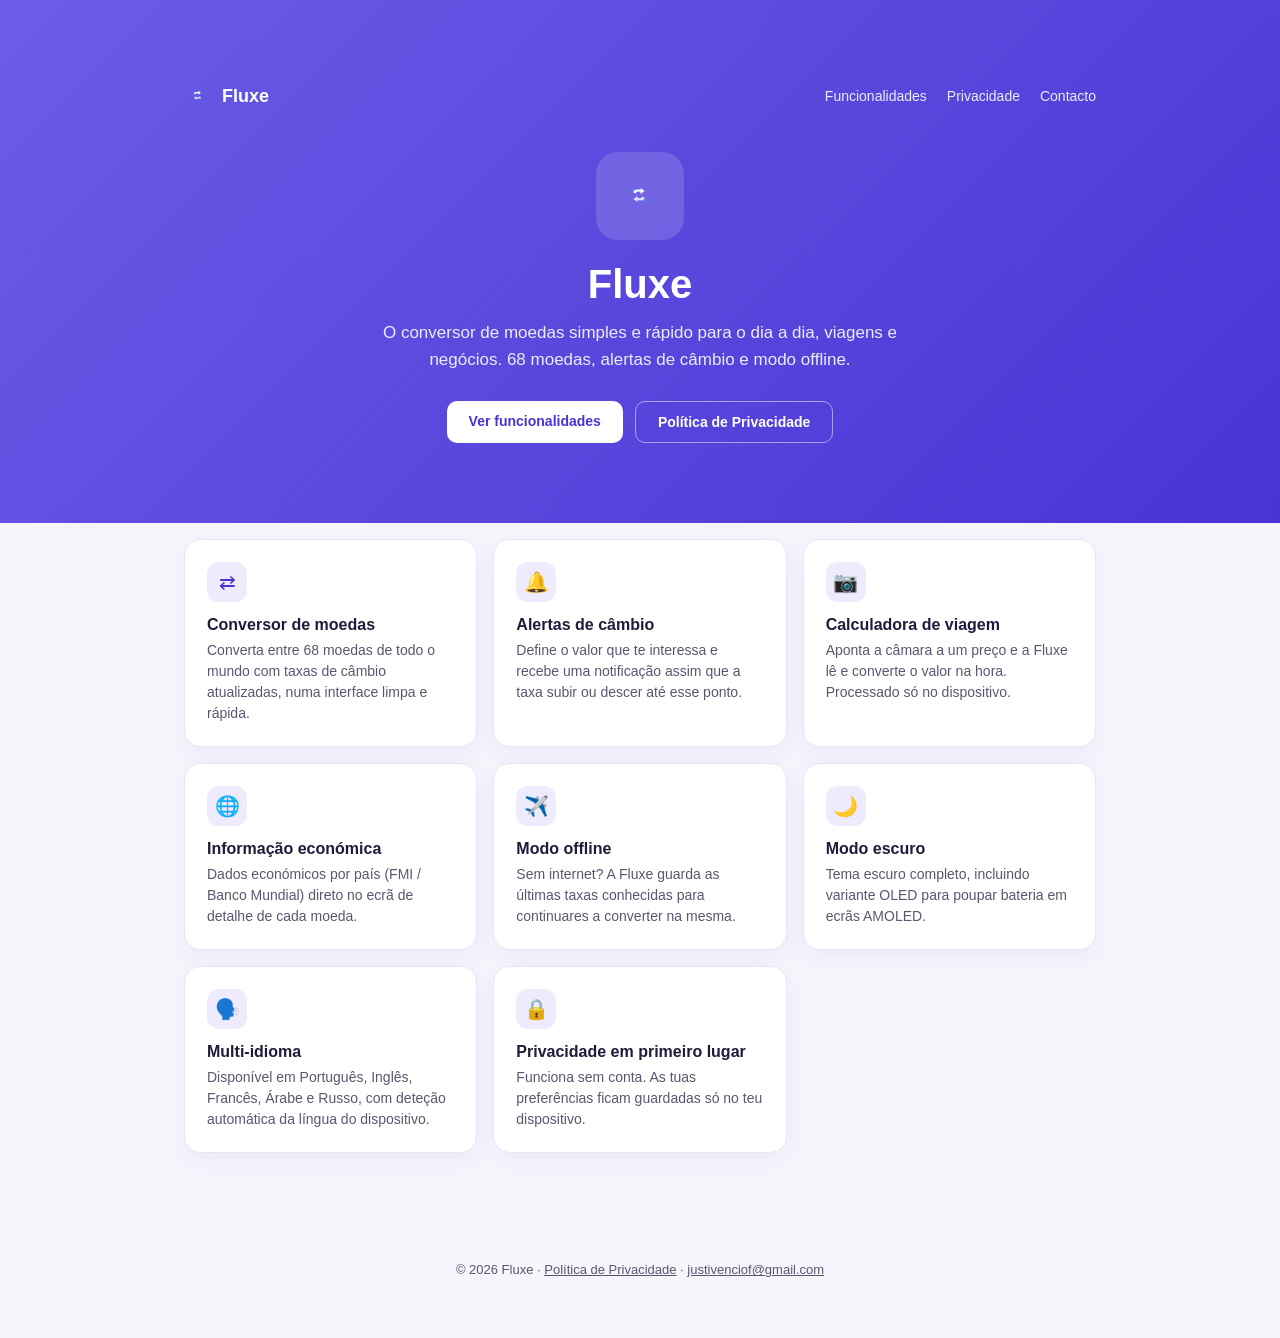
==== index.html @ 68eb1c23 "Site inicial da Fluxe" ====
<!doctype html>
<html lang="pt">
<head>
<meta charset="utf-8">
<meta name="viewport" content="width=device-width, initial-scale=1">
<title>Fluxe — Conversor de moedas</title>
<meta name="description" content="Fluxe é o conversor de moedas rápido, offline e com alertas de câmbio. Disponível para Android.">
<link rel="stylesheet" href="/style.css">
</head>
<body>

<div class="hero">
  <nav class="nav" style="margin-bottom: 24px;">
    <a class="brand" href="/" style="color:#fff;">
      <svg width="28" height="28" viewBox="0 0 108 108" xmlns="http://www.w3.org/2000/svg">
        <g transform="translate(20.5,20.5) scale(0.62)">
          <path d="M28,40 C28,30 42,26 56,30 L56,22 L72,34 L56,46 L56,38 C46,35 38,37 38,44 Z" fill="#FFFFFF"/>
          <path d="M72,60 C72,70 58,74 44,70 L44,78 L28,66 L44,54 L44,62 C54,65 62,63 62,56 Z" fill="#FFFFFF" fill-opacity="0.8"/>
          <circle cx="30" cy="30" r="4" fill="#00E5B8"/>
          <circle cx="70" cy="70" r="4" fill="#00E5B8"/>
        </g>
      </svg>
      Fluxe
    </a>
    <div class="links">
      <a href="/#funcionalidades" style="color:#EDEBFF;">Funcionalidades</a>
      <a href="/privacidade.html" style="color:#EDEBFF;">Privacidade</a>
      <a href="mailto:justivenciof@gmail.com" style="color:#EDEBFF;">Contacto</a>
    </div>
  </nav>

  <div class="logo">
    <svg width="44" height="44" viewBox="0 0 108 108" xmlns="http://www.w3.org/2000/svg">
      <g transform="translate(20.5,20.5) scale(0.62)">
        <path d="M28,40 C28,30 42,26 56,30 L56,22 L72,34 L56,46 L56,38 C46,35 38,37 38,44 Z" fill="#FFFFFF"/>
        <path d="M72,60 C72,70 58,74 44,70 L44,78 L28,66 L44,54 L44,62 C54,65 62,63 62,56 Z" fill="#FFFFFF" fill-opacity="0.8"/>
        <circle cx="30" cy="30" r="4" fill="#00E5B8"/>
        <circle cx="70" cy="70" r="4" fill="#00E5B8"/>
      </g>
    </svg>
  </div>
  <h1>Fluxe</h1>
  <p>O conversor de moedas simples e rápido para o dia a dia, viagens e negócios. 68 moedas, alertas de câmbio e modo offline.</p>
  <div class="actions">
    <a class="btn btn-primary" href="#funcionalidades">Ver funcionalidades</a>
    <a class="btn btn-ghost" href="/privacidade.html">Política de Privacidade</a>
  </div>
</div>

<div class="container">
  <section id="funcionalidades" style="padding-top: 56px;">
    <div class="features">
      <div class="feature-card">
        <div class="icon">⇄</div>
        <h3>Conversor de moedas</h3>
        <p>Converta entre 68 moedas de todo o mundo com taxas de câmbio atualizadas, numa interface limpa e rápida.</p>
      </div>
      <div class="feature-card">
        <div class="icon">🔔</div>
        <h3>Alertas de câmbio</h3>
        <p>Define o valor que te interessa e recebe uma notificação assim que a taxa subir ou descer até esse ponto.</p>
      </div>
      <div class="feature-card">
        <div class="icon">📷</div>
        <h3>Calculadora de viagem</h3>
        <p>Aponta a câmara a um preço e a Fluxe lê e converte o valor na hora. Processado só no dispositivo.</p>
      </div>
      <div class="feature-card">
        <div class="icon">🌐</div>
        <h3>Informação económica</h3>
        <p>Dados económicos por país (FMI / Banco Mundial) direto no ecrã de detalhe de cada moeda.</p>
      </div>
      <div class="feature-card">
        <div class="icon">✈️</div>
        <h3>Modo offline</h3>
        <p>Sem internet? A Fluxe guarda as últimas taxas conhecidas para continuares a converter na mesma.</p>
      </div>
      <div class="feature-card">
        <div class="icon">🌙</div>
        <h3>Modo escuro</h3>
        <p>Tema escuro completo, incluindo variante OLED para poupar bateria em ecrãs AMOLED.</p>
      </div>
      <div class="feature-card">
        <div class="icon">🗣️</div>
        <h3>Multi-idioma</h3>
        <p>Disponível em Português, Inglês, Francês, Árabe e Russo, com deteção automática da língua do dispositivo.</p>
      </div>
      <div class="feature-card">
        <div class="icon">🔒</div>
        <h3>Privacidade em primeiro lugar</h3>
        <p>Funciona sem conta. As tuas preferências ficam guardadas só no teu dispositivo.</p>
      </div>
    </div>
  </section>
</div>

<footer>
  <p>&copy; 2026 Fluxe · <a href="/privacidade.html">Política de Privacidade</a> · <a href="mailto:justivenciof@gmail.com">justivenciof@gmail.com</a></p>
</footer>

</body>
</html>
---- style.css ----
:root {
  --brand-start: #6C5CE7;
  --brand-end: #4834D4;
  --accent: #00E5B8;
  --text: #1F1B3A;
  --text-muted: #5B5670;
  --bg: #F6F5FC;
  --card-bg: #FFFFFF;
  --border: #E7E4F6;
}

* { box-sizing: border-box; }

body {
  margin: 0;
  font-family: -apple-system, "Segoe UI", Roboto, Arial, sans-serif;
  color: var(--text);
  background: var(--bg);
}

a { color: var(--brand-end); }

.nav {
  display: flex;
  align-items: center;
  justify-content: space-between;
  padding: 18px 24px;
  max-width: 960px;
  margin: 0 auto;
}
.nav .brand {
  display: flex;
  align-items: center;
  gap: 10px;
  font-weight: 700;
  font-size: 18px;
  text-decoration: none;
  color: var(--text);
}
.nav .brand svg { display: block; }
.nav .links { display: flex; gap: 20px; }
.nav .links a { color: var(--text-muted); text-decoration: none; font-size: 14px; }
.nav .links a:hover { color: var(--brand-end); }

.hero {
  background: linear-gradient(135deg, var(--brand-start), var(--brand-end));
  color: #fff;
  text-align: center;
  padding: 64px 24px 80px;
}
.hero .logo {
  width: 88px; height: 88px;
  margin: 0 auto 22px;
  border-radius: 22px;
  background: rgba(255,255,255,0.14);
  display: flex; align-items: center; justify-content: center;
}
.hero h1 { font-size: 40px; margin: 0 0 12px; }
.hero p { font-size: 17px; line-height: 1.6; color: #EDEBFF; max-width: 520px; margin: 0 auto 28px; }
.hero .actions { display: flex; gap: 12px; justify-content: center; flex-wrap: wrap; }
.btn {
  display: inline-block;
  text-decoration: none;
  border-radius: 10px;
  padding: 12px 22px;
  font-size: 14px;
  font-weight: 600;
}
.btn-primary { background: #fff; color: var(--brand-end); }
.btn-ghost { color: #fff; border: 1px solid rgba(255,255,255,0.5); }

.container { max-width: 960px; margin: -40px auto 0; padding: 0 24px 64px; }

.features {
  display: grid;
  grid-template-columns: repeat(auto-fit, minmax(240px, 1fr));
  gap: 16px;
}
.feature-card {
  background: var(--card-bg);
  border: 1px solid var(--border);
  border-radius: 16px;
  padding: 22px;
  box-shadow: 0 8px 24px rgba(72, 52, 212, 0.06);
}
.feature-card .icon {
  width: 40px; height: 40px;
  border-radius: 12px;
  background: #EFEBFF;
  display: flex; align-items: center; justify-content: center;
  margin-bottom: 14px;
  color: var(--brand-end);
  font-size: 20px;
}
.feature-card h3 { font-size: 16px; margin: 0 0 6px; }
.feature-card p { font-size: 14px; color: var(--text-muted); line-height: 1.5; margin: 0; }

.content {
  background: var(--card-bg);
  border: 1px solid var(--border);
  border-radius: 16px;
  padding: 40px;
  box-shadow: 0 8px 24px rgba(72, 52, 212, 0.06);
}
.content h1 { font-size: 28px; margin: 0 0 6px; }
.content .updated { color: var(--text-muted); font-size: 13px; margin: 0 0 24px; }
.content h2 { font-size: 18px; margin: 28px 0 8px; color: var(--brand-end); }
.content p, .content li { font-size: 15px; line-height: 1.7; color: var(--text); }
.content ul { padding-left: 20px; }

footer {
  text-align: center;
  padding: 32px 24px 48px;
  color: var(--text-muted);
  font-size: 13px;
}
footer a { color: var(--text-muted); }

@media (prefers-color-scheme: dark) {
  :root {
    --text: #EDEBFF;
    --text-muted: #B8B3D9;
    --bg: #15122B;
    --card-bg: #1E1A3C;
    --border: #2C2752;
  }
}
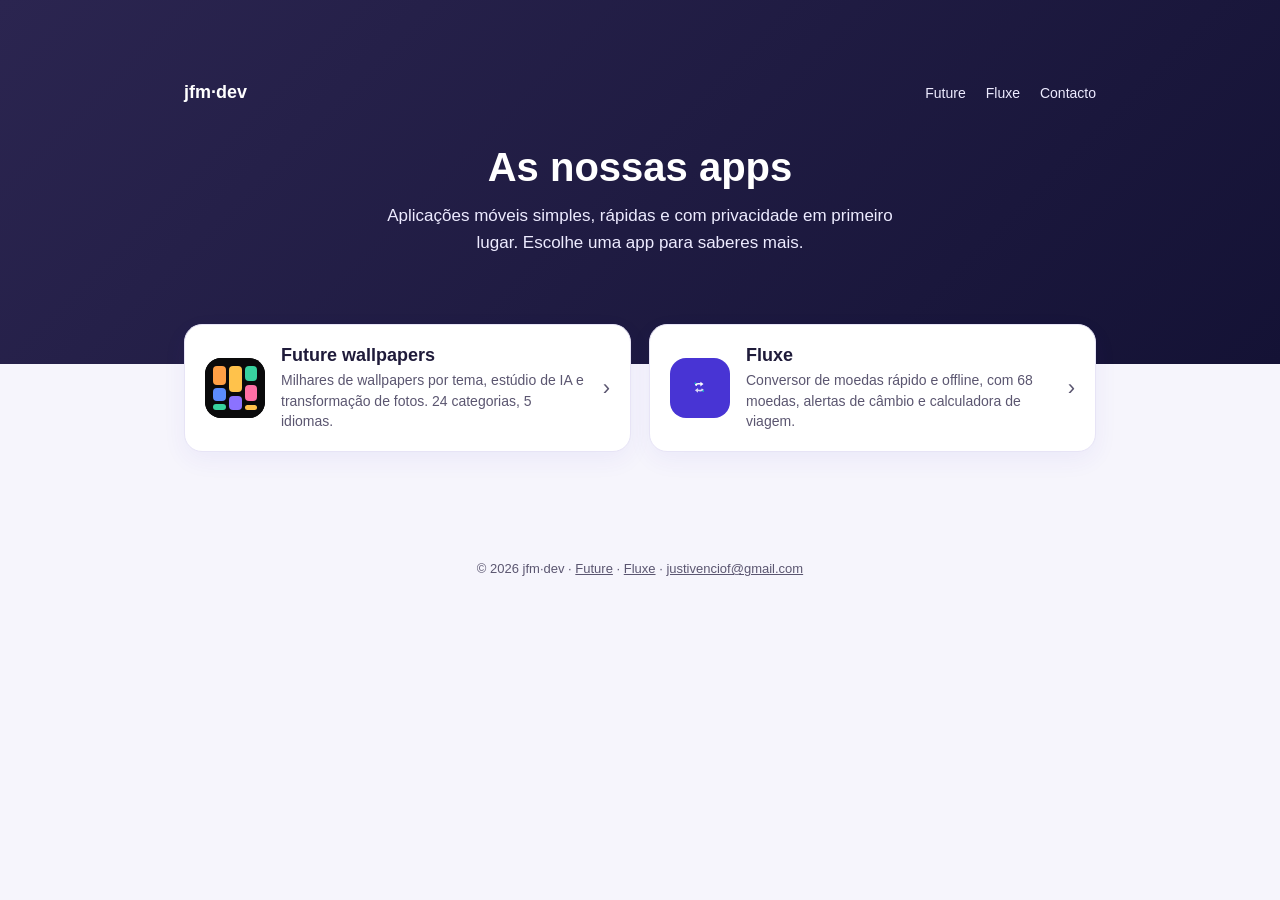
==== commit fbe83e3a: "feat: hub multi-app + pagina e privacidade do Future wallpapers - index.html -> hub jfm-dev a listar" ====
--- a/index.html
+++ b/index.html
@@ -3,99 +3,73 @@
 <head>
 <meta charset="utf-8">
 <meta name="viewport" content="width=device-width, initial-scale=1">
-<title>Fluxe — Conversor de moedas</title>
-<meta name="description" content="Fluxe é o conversor de moedas rápido, offline e com alertas de câmbio. Disponível para Android.">
+<title>jfm·dev — Apps</title>
+<meta name="description" content="Apps móveis criadas por jfm·dev: Future wallpapers, Fluxe e mais.">
 <link rel="stylesheet" href="/style.css">
 </head>
 <body>
 
-<div class="hero">
+<div class="hero hero--hub">
   <nav class="nav" style="margin-bottom: 24px;">
-    <a class="brand" href="/" style="color:#fff;">
-      <svg width="28" height="28" viewBox="0 0 108 108" xmlns="http://www.w3.org/2000/svg">
-        <g transform="translate(20.5,20.5) scale(0.62)">
-          <path d="M28,40 C28,30 42,26 56,30 L56,22 L72,34 L56,46 L56,38 C46,35 38,37 38,44 Z" fill="#FFFFFF"/>
-          <path d="M72,60 C72,70 58,74 44,70 L44,78 L28,66 L44,54 L44,62 C54,65 62,63 62,56 Z" fill="#FFFFFF" fill-opacity="0.8"/>
-          <circle cx="30" cy="30" r="4" fill="#00E5B8"/>
-          <circle cx="70" cy="70" r="4" fill="#00E5B8"/>
-        </g>
-      </svg>
-      Fluxe
-    </a>
+    <a class="brand" href="/" style="color:#fff;">jfm·dev</a>
     <div class="links">
-      <a href="/#funcionalidades" style="color:#EDEBFF;">Funcionalidades</a>
-      <a href="/privacidade.html" style="color:#EDEBFF;">Privacidade</a>
+      <a href="/future.html" style="color:#EDEBFF;">Future</a>
+      <a href="/fluxe.html" style="color:#EDEBFF;">Fluxe</a>
       <a href="mailto:justivenciof@gmail.com" style="color:#EDEBFF;">Contacto</a>
     </div>
   </nav>
 
-  <div class="logo">
-    <svg width="44" height="44" viewBox="0 0 108 108" xmlns="http://www.w3.org/2000/svg">
-      <g transform="translate(20.5,20.5) scale(0.62)">
-        <path d="M28,40 C28,30 42,26 56,30 L56,22 L72,34 L56,46 L56,38 C46,35 38,37 38,44 Z" fill="#FFFFFF"/>
-        <path d="M72,60 C72,70 58,74 44,70 L44,78 L28,66 L44,54 L44,62 C54,65 62,63 62,56 Z" fill="#FFFFFF" fill-opacity="0.8"/>
-        <circle cx="30" cy="30" r="4" fill="#00E5B8"/>
-        <circle cx="70" cy="70" r="4" fill="#00E5B8"/>
-      </g>
-    </svg>
-  </div>
-  <h1>Fluxe</h1>
-  <p>O conversor de moedas simples e rápido para o dia a dia, viagens e negócios. 68 moedas, alertas de câmbio e modo offline.</p>
-  <div class="actions">
-    <a class="btn btn-primary" href="#funcionalidades">Ver funcionalidades</a>
-    <a class="btn btn-ghost" href="/privacidade.html">Política de Privacidade</a>
+  <h1>As nossas apps</h1>
+  <p>Aplicações móveis simples, rápidas e com privacidade em primeiro lugar. Escolhe uma app para saberes mais.</p>
+</div>
+
+<div class="container">
+  <div class="app-grid">
+
+    <a class="app-card" href="/future.html">
+      <span class="app-ico" style="background:#0A0A0B;">
+        <svg width="60" height="60" viewBox="0 0 60 60" xmlns="http://www.w3.org/2000/svg">
+          <rect width="60" height="60" rx="14" fill="#0A0A0B"/>
+          <rect x="8"  y="8"  width="13" height="19" rx="4" fill="#FF9F45"/>
+          <rect x="24" y="8"  width="13" height="26" rx="4" fill="#FFC24B"/>
+          <rect x="40" y="8"  width="12" height="15" rx="4" fill="#38D39F"/>
+          <rect x="8"  y="30" width="13" height="13" rx="4" fill="#5B8CFF"/>
+          <rect x="40" y="27" width="12" height="16" rx="4" fill="#FF6FA5"/>
+          <rect x="8"  y="46" width="13" height="6"  rx="3" fill="#38D39F"/>
+          <rect x="24" y="38" width="13" height="14" rx="4" fill="#8B72FF"/>
+          <rect x="40" y="47" width="12" height="5"  rx="2.5" fill="#FFC24B"/>
+        </svg>
+      </span>
+      <div>
+        <h3>Future wallpapers</h3>
+        <p>Milhares de wallpapers por tema, estúdio de IA e transformação de fotos. 24 categorias, 5 idiomas.</p>
+      </div>
+      <span class="chev">›</span>
+    </a>
+
+    <a class="app-card" href="/fluxe.html">
+      <span class="app-ico" style="background:#4834D4;">
+        <svg width="34" height="34" viewBox="0 0 108 108" xmlns="http://www.w3.org/2000/svg">
+          <g transform="translate(20.5,20.5) scale(0.62)">
+            <path d="M28,40 C28,30 42,26 56,30 L56,22 L72,34 L56,46 L56,38 C46,35 38,37 38,44 Z" fill="#FFFFFF"/>
+            <path d="M72,60 C72,70 58,74 44,70 L44,78 L28,66 L44,54 L44,62 C54,65 62,63 62,56 Z" fill="#FFFFFF" fill-opacity="0.8"/>
+            <circle cx="30" cy="30" r="4" fill="#00E5B8"/>
+            <circle cx="70" cy="70" r="4" fill="#00E5B8"/>
+          </g>
+        </svg>
+      </span>
+      <div>
+        <h3>Fluxe</h3>
+        <p>Conversor de moedas rápido e offline, com 68 moedas, alertas de câmbio e calculadora de viagem.</p>
+      </div>
+      <span class="chev">›</span>
+    </a>
+
   </div>
 </div>
 
-<div class="container">
-  <section id="funcionalidades" style="padding-top: 56px;">
-    <div class="features">
-      <div class="feature-card">
-        <div class="icon">⇄</div>
-        <h3>Conversor de moedas</h3>
-        <p>Converta entre 68 moedas de todo o mundo com taxas de câmbio atualizadas, numa interface limpa e rápida.</p>
-      </div>
-      <div class="feature-card">
-        <div class="icon">🔔</div>
-        <h3>Alertas de câmbio</h3>
-        <p>Define o valor que te interessa e recebe uma notificação assim que a taxa subir ou descer até esse ponto.</p>
-      </div>
-      <div class="feature-card">
-        <div class="icon">📷</div>
-        <h3>Calculadora de viagem</h3>
-        <p>Aponta a câmara a um preço e a Fluxe lê e converte o valor na hora. Processado só no dispositivo.</p>
-      </div>
-      <div class="feature-card">
-        <div class="icon">🌐</div>
-        <h3>Informação económica</h3>
-        <p>Dados económicos por país (FMI / Banco Mundial) direto no ecrã de detalhe de cada moeda.</p>
-      </div>
-      <div class="feature-card">
-        <div class="icon">✈️</div>
-        <h3>Modo offline</h3>
-        <p>Sem internet? A Fluxe guarda as últimas taxas conhecidas para continuares a converter na mesma.</p>
-      </div>
-      <div class="feature-card">
-        <div class="icon">🌙</div>
-        <h3>Modo escuro</h3>
-        <p>Tema escuro completo, incluindo variante OLED para poupar bateria em ecrãs AMOLED.</p>
-      </div>
-      <div class="feature-card">
-        <div class="icon">🗣️</div>
-        <h3>Multi-idioma</h3>
-        <p>Disponível em Português, Inglês, Francês, Árabe e Russo, com deteção automática da língua do dispositivo.</p>
-      </div>
-      <div class="feature-card">
-        <div class="icon">🔒</div>
-        <h3>Privacidade em primeiro lugar</h3>
-        <p>Funciona sem conta. As tuas preferências ficam guardadas só no teu dispositivo.</p>
-      </div>
-    </div>
-  </section>
-</div>
-
 <footer>
-  <p>&copy; 2026 Fluxe · <a href="/privacidade.html">Política de Privacidade</a> · <a href="mailto:justivenciof@gmail.com">justivenciof@gmail.com</a></p>
+  <p>&copy; 2026 jfm·dev · <a href="/future.html">Future</a> · <a href="/fluxe.html">Fluxe</a> · <a href="mailto:justivenciof@gmail.com">justivenciof@gmail.com</a></p>
 </footer>
 
 </body>
--- a/style.css
+++ b/style.css
@@ -48,15 +48,20 @@
   text-align: center;
   padding: 64px 24px 80px;
 }
+/* Tema por app no herói */
+.hero--future { background: linear-gradient(140deg, #141416 0%, #201A0B 55%, #3A2E12 100%); }
+.hero--hub { background: linear-gradient(135deg, #2B2550, #141235); }
 .hero .logo {
   width: 88px; height: 88px;
   margin: 0 auto 22px;
   border-radius: 22px;
   background: rgba(255,255,255,0.14);
   display: flex; align-items: center; justify-content: center;
+  overflow: hidden;
 }
 .hero h1 { font-size: 40px; margin: 0 0 12px; }
 .hero p { font-size: 17px; line-height: 1.6; color: #EDEBFF; max-width: 520px; margin: 0 auto 28px; }
+.hero--future p { color: #EADFC4; }
 .hero .actions { display: flex; gap: 12px; justify-content: center; flex-wrap: wrap; }
 .btn {
   display: inline-block;
@@ -67,6 +72,7 @@
   font-weight: 600;
 }
 .btn-primary { background: #fff; color: var(--brand-end); }
+.hero--future .btn-primary { color: #B8720A; }
 .btn-ghost { color: #fff; border: 1px solid rgba(255,255,255,0.5); }
 
 .container { max-width: 960px; margin: -40px auto 0; padding: 0 24px 64px; }
@@ -94,6 +100,34 @@
 }
 .feature-card h3 { font-size: 16px; margin: 0 0 6px; }
 .feature-card p { font-size: 14px; color: var(--text-muted); line-height: 1.5; margin: 0; }
+
+/* ---- Hub: lista de apps ---- */
+.app-grid {
+  display: grid;
+  grid-template-columns: repeat(auto-fit, minmax(300px, 1fr));
+  gap: 18px;
+}
+.app-card {
+  display: flex;
+  align-items: center;
+  gap: 16px;
+  background: var(--card-bg);
+  border: 1px solid var(--border);
+  border-radius: 18px;
+  padding: 20px;
+  text-decoration: none;
+  color: var(--text);
+  box-shadow: 0 8px 24px rgba(72, 52, 212, 0.06);
+  transition: transform .15s ease, box-shadow .15s ease;
+}
+.app-card:hover { transform: translateY(-2px); box-shadow: 0 14px 30px rgba(72, 52, 212, 0.12); }
+.app-card .app-ico {
+  width: 60px; height: 60px; border-radius: 16px; flex: none;
+  display: flex; align-items: center; justify-content: center; overflow: hidden;
+}
+.app-card h3 { margin: 0 0 4px; font-size: 18px; }
+.app-card p { margin: 0; font-size: 14px; color: var(--text-muted); line-height: 1.45; }
+.app-card .chev { margin-left: auto; color: var(--text-muted); font-size: 22px; }
 
 .content {
   background: var(--card-bg);
